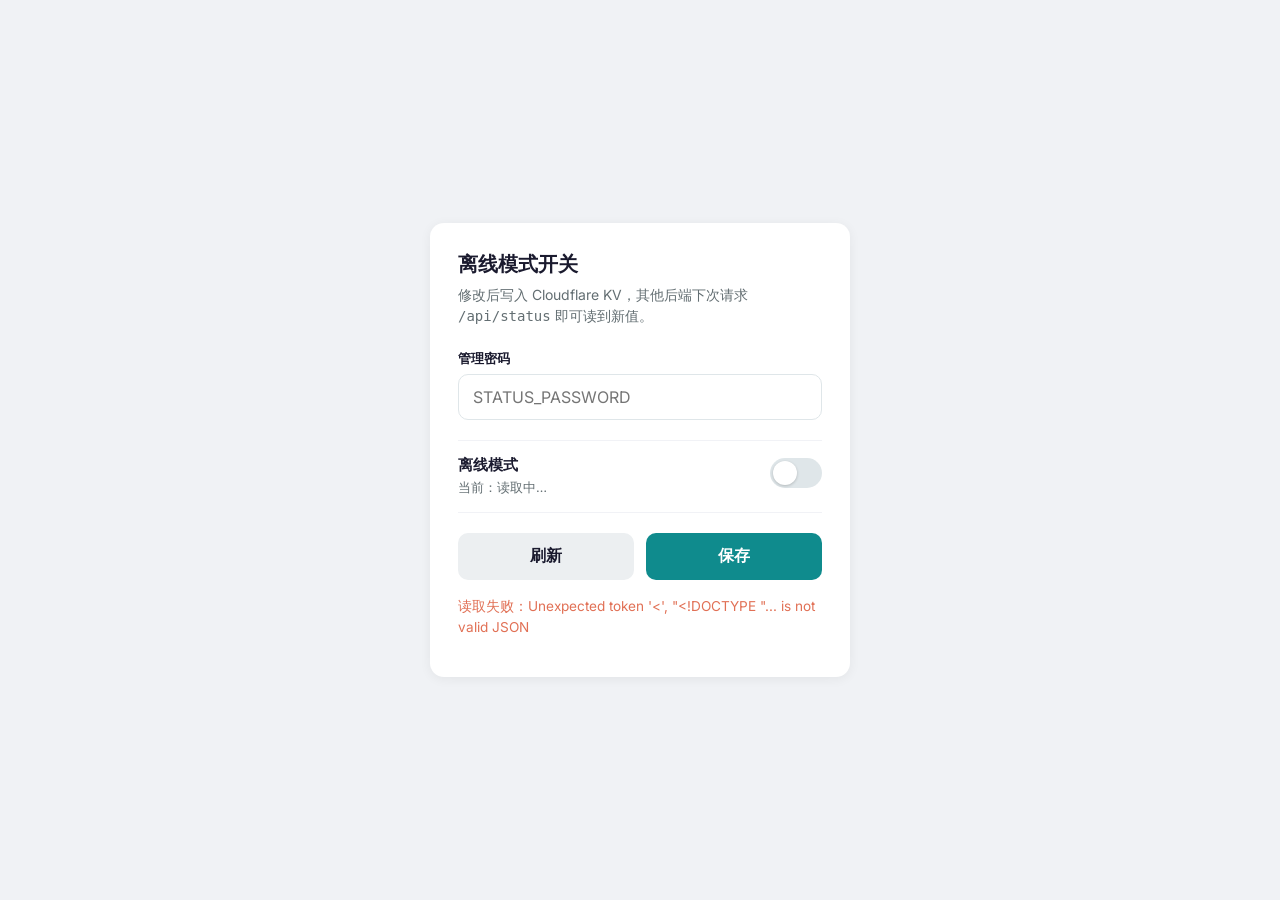
==== admin-status.html @ 3bd3a8e3 "新增离线模式远程开关接口与管理页 通过 Pages Function + KV 提供 /api/status，首页连点头像可进入管理页。  Co-authored-by: Cursor <cursor" ====
<!DOCTYPE html>
<html lang="zh-CN">
<head>
  <meta charset="UTF-8" />
  <meta name="viewport" content="width=device-width, initial-scale=1.0"/>
  <title>离线模式开关 | GoodMe</title>
  <link rel="preconnect" href="https://fonts.googleapis.com">
  <link rel="preconnect" href="https://fonts.gstatic.com" crossorigin>
  <link href="https://fonts.googleapis.com/css2?family=Inter:wght@400;500;600;700&display=swap" rel="stylesheet">
  <link rel="icon" href="./assets/images/avatar.jpg" type="image/jpeg" />
  <style>
    :root {
      --bg: #f0f2f5;
      --surface: #ffffff;
      --text: #1a1a2e;
      --text-dim: #636e72;
      --accent: #0f8b8d;
      --danger: #e17055;
      --radius: 14px;
      --shadow: 0 2px 12px rgba(0,0,0,0.06);
      --font: 'Inter', -apple-system, BlinkMacSystemFont, sans-serif;
    }
    * { box-sizing: border-box; margin: 0; padding: 0; }
    body {
      font-family: var(--font);
      background: var(--bg);
      color: var(--text);
      min-height: 100vh;
      display: flex;
      align-items: center;
      justify-content: center;
      padding: 1.5rem;
    }
    .card {
      width: 100%;
      max-width: 420px;
      background: var(--surface);
      border-radius: var(--radius);
      box-shadow: var(--shadow);
      padding: 1.75rem;
    }
    h1 {
      font-size: 1.25rem;
      font-weight: 700;
      margin-bottom: 0.35rem;
    }
    .sub {
      color: var(--text-dim);
      font-size: 0.875rem;
      margin-bottom: 1.5rem;
      line-height: 1.5;
    }
    label {
      display: block;
      font-size: 0.8rem;
      font-weight: 600;
      margin-bottom: 0.4rem;
    }
    input[type="password"] {
      width: 100%;
      border: 1px solid #dfe6e9;
      border-radius: 10px;
      padding: 0.75rem 0.9rem;
      font: inherit;
      margin-bottom: 1.25rem;
      outline: none;
    }
    input[type="password"]:focus {
      border-color: var(--accent);
      box-shadow: 0 0 0 3px rgba(15, 139, 141, 0.15);
    }
    .row {
      display: flex;
      align-items: center;
      justify-content: space-between;
      gap: 1rem;
      padding: 0.9rem 0;
      border-top: 1px solid #f1f2f6;
      border-bottom: 1px solid #f1f2f6;
      margin-bottom: 1.25rem;
    }
    .row-text strong { display: block; font-size: 0.95rem; }
    .row-text span { color: var(--text-dim); font-size: 0.8rem; }
    .switch {
      position: relative;
      width: 52px;
      height: 30px;
      flex-shrink: 0;
    }
    .switch input {
      opacity: 0;
      width: 0;
      height: 0;
    }
    .slider {
      position: absolute;
      inset: 0;
      background: #dfe6e9;
      border-radius: 999px;
      cursor: pointer;
      transition: 0.2s;
    }
    .slider::before {
      content: '';
      position: absolute;
      width: 24px;
      height: 24px;
      left: 3px;
      top: 3px;
      background: #fff;
      border-radius: 50%;
      transition: 0.2s;
      box-shadow: 0 1px 3px rgba(0,0,0,0.2);
    }
    .switch input:checked + .slider {
      background: var(--accent);
    }
    .switch input:checked + .slider::before {
      transform: translateX(22px);
    }
    .actions {
      display: flex;
      gap: 0.75rem;
    }
    button {
      flex: 1;
      border: none;
      border-radius: 10px;
      padding: 0.8rem 1rem;
      font: inherit;
      font-weight: 600;
      cursor: pointer;
    }
    .btn-primary {
      background: var(--accent);
      color: #fff;
    }
    .btn-secondary {
      background: #eceff1;
      color: var(--text);
    }
    .status {
      margin-top: 1rem;
      font-size: 0.85rem;
      line-height: 1.5;
      color: var(--text-dim);
      min-height: 2.6em;
    }
    .status.ok { color: var(--accent); }
    .status.err { color: var(--danger); }
    .meta {
      margin-top: 0.75rem;
      font-size: 0.75rem;
      color: var(--text-dim);
      word-break: break-all;
    }
  </style>
</head>
<body>
  <div class="card">
    <h1>离线模式开关</h1>
    <p class="sub">修改后写入 Cloudflare KV，其他后端下次请求 <code>/api/status</code> 即可读到新值。</p>

    <label for="password">管理密码</label>
    <input id="password" type="password" autocomplete="current-password" placeholder="STATUS_PASSWORD" />

    <div class="row">
      <div class="row-text">
        <strong>离线模式</strong>
        <span id="mode-label">当前：读取中…</span>
      </div>
      <label class="switch" title="切换离线模式">
        <input id="offline" type="checkbox" />
        <span class="slider"></span>
      </label>
    </div>

    <div class="actions">
      <button type="button" class="btn-secondary" id="refresh-btn">刷新</button>
      <button type="button" class="btn-primary" id="save-btn">保存</button>
    </div>

    <div class="status" id="message"></div>
    <div class="meta" id="meta"></div>
  </div>

  <script>
    (function () {
      var passwordInput = document.getElementById('password');
      var offlineInput = document.getElementById('offline');
      var modeLabel = document.getElementById('mode-label');
      var messageEl = document.getElementById('message');
      var metaEl = document.getElementById('meta');
      var refreshBtn = document.getElementById('refresh-btn');
      var saveBtn = document.getElementById('save-btn');

      function setMessage(text, type) {
        messageEl.textContent = text || '';
        messageEl.className = 'status' + (type ? ' ' + type : '');
      }

      function applyStatus(data) {
        offlineInput.checked = Boolean(data.offline);
        modeLabel.textContent = data.offline ? '当前：已开启离线' : '当前：在线';
        metaEl.textContent = data.updatedAt
          ? 'updatedAt: ' + data.updatedAt
          : 'updatedAt: （尚未设置，默认在线）';
      }

      async function refresh() {
        setMessage('正在读取…');
        try {
          var res = await fetch('/api/status', { cache: 'no-store' });
          var data = await res.json();
          if (!res.ok) {
            throw new Error(data.error || ('HTTP ' + res.status));
          }
          applyStatus(data);
          setMessage('已同步当前状态', 'ok');
        } catch (err) {
          setMessage('读取失败：' + err.message, 'err');
        }
      }

      async function save() {
        var password = passwordInput.value;
        if (!password) {
          setMessage('请先填写管理密码', 'err');
          return;
        }

        saveBtn.disabled = true;
        setMessage('正在保存…');
        try {
          var res = await fetch('/api/status', {
            method: 'POST',
            headers: { 'Content-Type': 'application/json' },
            cache: 'no-store',
            body: JSON.stringify({
              password: password,
              offline: offlineInput.checked
            })
          });
          var data = await res.json();
          if (!res.ok) {
            throw new Error(data.error || ('HTTP ' + res.status));
          }
          applyStatus(data);
          setMessage('已保存并立即生效', 'ok');
        } catch (err) {
          setMessage('保存失败：' + err.message, 'err');
        } finally {
          saveBtn.disabled = false;
        }
      }

      refreshBtn.addEventListener('click', refresh);
      saveBtn.addEventListener('click', save);
      refresh();
    })();
  </script>
</body>
</html>
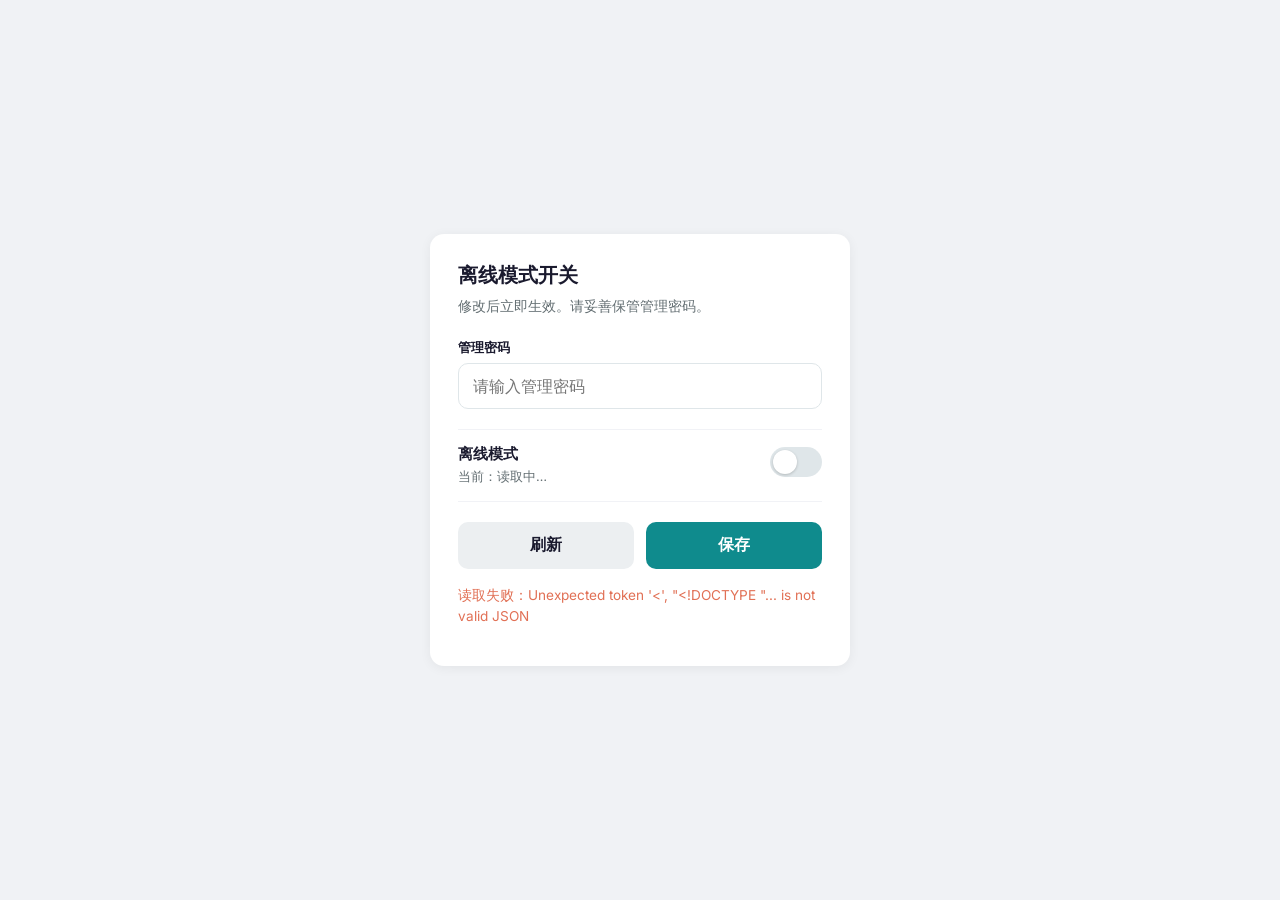
==== commit ccdbb227: "隐藏管理页与接口中的实现细节提示 去掉 KV/API 明文说明，接口错误改为通用文案，并补充对接文档。  Co-authored-by: Cursor <cursoragent@cursor.com>" ====
--- a/admin-status.html
+++ b/admin-status.html
@@ -159,10 +159,10 @@
 <body>
   <div class="card">
     <h1>离线模式开关</h1>
-    <p class="sub">修改后写入 Cloudflare KV，其他后端下次请求 <code>/api/status</code> 即可读到新值。</p>
+    <p class="sub">修改后立即生效。请妥善保管管理密码。</p>
 
     <label for="password">管理密码</label>
-    <input id="password" type="password" autocomplete="current-password" placeholder="STATUS_PASSWORD" />
+    <input id="password" type="password" autocomplete="current-password" placeholder="请输入管理密码" />
 
     <div class="row">
       <div class="row-text">
